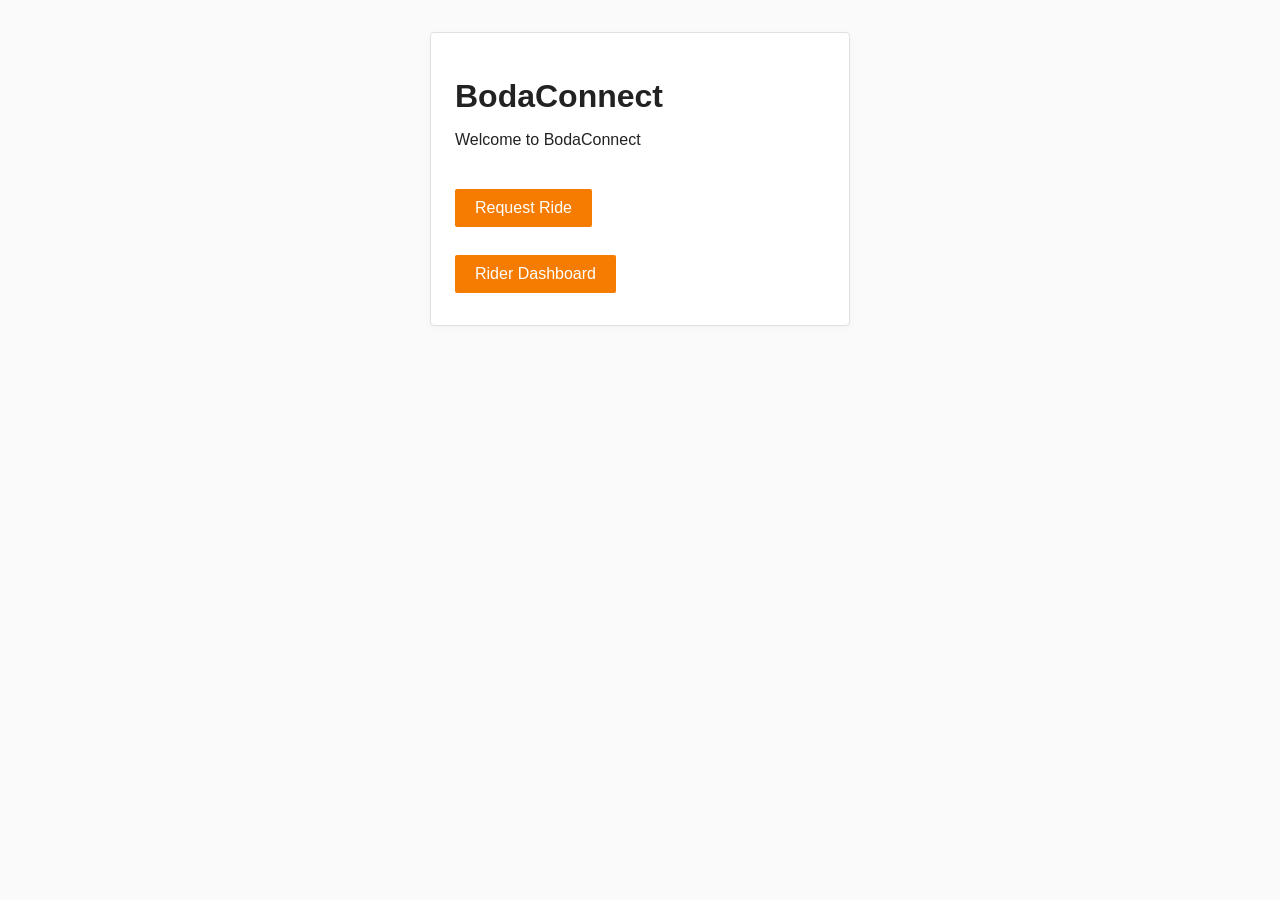
==== frontend/index.html @ ed8e13ee "Rename frontend/backend folders and update README structure" ====
<!DOCTYPE html>
<html lang="en">
<head>
  <meta charset="UTF-8">
  <meta name="viewport" content="width=device-width, initial-scale=1.0">
  <title>BodaConnect</title>
  <link rel="stylesheet" href="css/styles.css">
</head>
<body>
  <div class="container">
    <h1>BodaConnect</h1>
    <p>Welcome to BodaConnect</p>
    <div style="margin-top:32px; display:flex; flex-direction:column; gap:12px;">
      <a href="request.html"><button class="btn" type="button">Request Ride</button></a>
      <a href="dashboard.html"><button class="btn" type="button">Rider Dashboard</button></a>
    </div>
  </div>
</body>
</html>
---- frontend/css/styles.css ----
/*
  BodaConnect Stylesheet
  Minimal, functional, African-local inspired UI
*/

body {
  margin: 0;
  padding: 0;
  font-family: Arial, Helvetica, sans-serif;
  background: #fafafa;
  color: #222;
}

.container {
  max-width: 420px;
  margin: 32px auto;
  padding: 24px;
  background: #fff;
  border: 1px solid #e0e0e0;
  border-radius: 4px;
  box-sizing: border-box;
  box-shadow: 0 2px 8px rgba(0,0,0,0.03);
}

h1, h2, h3 {
  font-weight: 600;
  margin-bottom: 16px;
  color: #222;
}

button, .btn {
  display: inline-block;
  padding: 10px 20px;
  background: #f57c00;
  color: #fff;
  border: none;
  border-radius: 2px;
  font-size: 1rem;
  cursor: pointer;
  margin: 8px 0;
  transition: background 0.2s;
}
button:hover, .btn:hover {
  background: #e65100;
}

input, select, textarea {
  width: 100%;
  padding: 10px;
  margin: 8px 0 16px 0;
  border: 1px solid #bdbdbd;
  border-radius: 2px;
  font-size: 1rem;
  box-sizing: border-box;
  background: #fafafa;
}

label {
  font-size: 1rem;
  margin-bottom: 4px;
  display: block;
  color: #333;
}

@media (max-width: 600px) {
  .container {
    margin: 0;
    border-radius: 0;
    min-height: 100vh;
    box-shadow: none;
    padding: 16px;
  }
  h1 {
    font-size: 1.5rem;
  }
}

.status-message {
  margin: 16px 0;
  padding: 12px;
  border-radius: 2px;
  font-size: 1rem;
}
.status-success {
  background: #e8f5e9;
  color: #256029;
  border: 1px solid #a5d6a7;
}
.status-error {
  background: #ffebee;
  color: #b71c1c;
  border: 1px solid #ef9a9a;
}
.status-loading {
  background: #fffde7;
  color: #f57c00;
  border: 1px solid #ffe082;
}

.trips-list {
  list-style: none;
  padding: 0;
  margin: 0;
}
.trips-list li {
  padding: 10px 0;
  border-bottom: 1px solid #eee;
  font-size: 1rem;
  display: flex;
  justify-content: space-between;
}
.trips-list li:last-child {
  border-bottom: none;
}
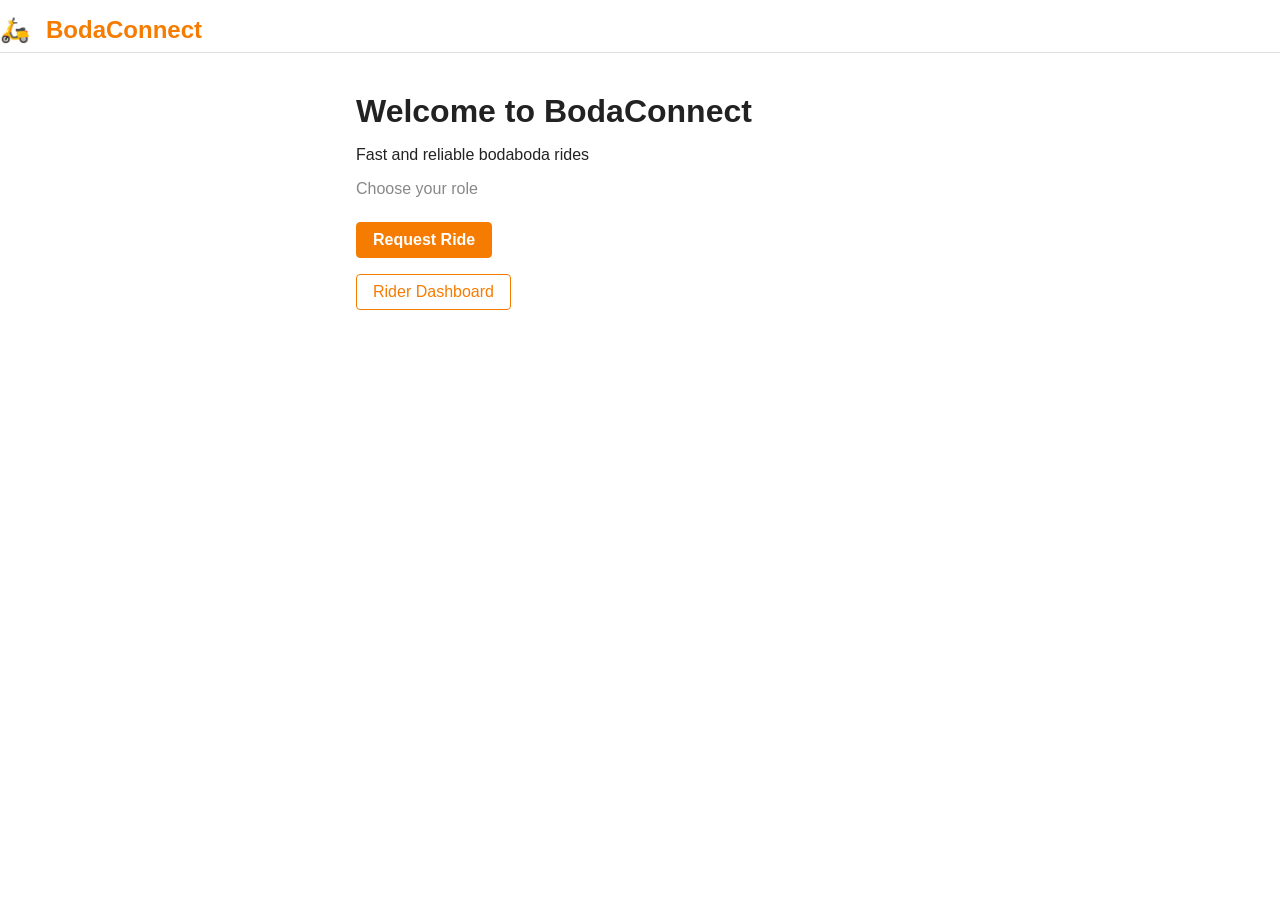
==== commit 8013fc85: "Cleanup: remove duplicate frontend folder, consolidate all files into 'frontend'" ====
--- a/frontend/index.html
+++ b/frontend/index.html
@@ -7,13 +7,18 @@
   <link rel="stylesheet" href="css/styles.css">
 </head>
 <body>
-  <div class="container">
-    <h1>BodaConnect</h1>
-    <p>Welcome to BodaConnect</p>
-    <div style="margin-top:32px; display:flex; flex-direction:column; gap:12px;">
-      <a href="request.html"><button class="btn" type="button">Request Ride</button></a>
-      <a href="dashboard.html"><button class="btn" type="button">Rider Dashboard</button></a>
+  <header class="header">
+    <span class="icon" aria-label="motorcycle">🛵</span>
+    <span class="logo">BodaConnect</span>
+  </header>
+  <main class="container">
+    <h1>Welcome to BodaConnect</h1>
+    <p>Fast and reliable bodaboda rides</p>
+    <p style="color:#888; margin-bottom:24px;">Choose your role</p>
+    <div class="button-group">
+      <a href="request.html"><button class="btn btn-primary" type="button">Request Ride</button></a>
+      <a href="dashboard.html"><button class="btn btn-secondary" type="button">Rider Dashboard</button></a>
     </div>
-  </div>
+  </main>
 </body>
 </html>
--- a/frontend/css/styles.css
+++ b/frontend/css/styles.css
@@ -1,84 +1,137 @@
-/*
-  BodaConnect Stylesheet
-  Minimal, functional, African-local inspired UI
-*/
+/* BodaConnect - Realistic, Clean, Product UI */
+:root {
+  --accent: #f57c00;
+  --accent-dark: #e65100;
+  --bg: #fff;
+  --text: #222;
+  --muted: #888;
+  --border: #e0e0e0;
+  --radius: 4px;
+  --space-1: 8px;
+  --space-2: 16px;
+  --space-3: 24px;
+  --max-width: 600px;
+}
 
 body {
   margin: 0;
   padding: 0;
   font-family: Arial, Helvetica, sans-serif;
-  background: #fafafa;
-  color: #222;
+  background: var(--bg);
+  color: var(--text);
+}
+
+.header {
+  width: 100%;
+  background: var(--bg);
+  border-bottom: 1px solid var(--border);
+  padding: var(--space-2) 0 var(--space-1) 0;
+  display: flex;
+  align-items: center;
+  gap: var(--space-1);
+  box-sizing: border-box;
+}
+.header .logo {
+  font-size: 1.5rem;
+  font-weight: bold;
+  color: var(--accent);
+  margin-right: var(--space-1);
+}
+.header .icon {
+  font-size: 1.5rem;
+  margin-right: var(--space-1);
 }
 
 .container {
-  max-width: 420px;
-  margin: 32px auto;
-  padding: 24px;
-  background: #fff;
-  border: 1px solid #e0e0e0;
-  border-radius: 4px;
+  max-width: var(--max-width);
+  margin: 0 auto;
+  padding: var(--space-3) var(--space-2);
   box-sizing: border-box;
-  box-shadow: 0 2px 8px rgba(0,0,0,0.03);
 }
 
 h1, h2, h3 {
   font-weight: 600;
-  margin-bottom: 16px;
-  color: #222;
+  margin-bottom: var(--space-2);
+  color: var(--text);
 }
 
-button, .btn {
-  display: inline-block;
-  padding: 10px 20px;
-  background: #f57c00;
-  color: #fff;
-  border: none;
-  border-radius: 2px;
-  font-size: 1rem;
-  cursor: pointer;
-  margin: 8px 0;
-  transition: background 0.2s;
-}
-button:hover, .btn:hover {
-  background: #e65100;
+h1 {
+  font-size: 2rem;
+  margin-top: var(--space-2);
 }
 
-input, select, textarea {
-  width: 100%;
-  padding: 10px;
-  margin: 8px 0 16px 0;
-  border: 1px solid #bdbdbd;
-  border-radius: 2px;
+h2 {
+  font-size: 1.25rem;
+  margin-top: var(--space-2);
+}
+
+p, label {
   font-size: 1rem;
-  box-sizing: border-box;
-  background: #fafafa;
+  color: var(--text);
 }
 
 label {
-  font-size: 1rem;
-  margin-bottom: 4px;
+  margin-bottom: var(--space-1);
   display: block;
-  color: #333;
 }
 
-@media (max-width: 600px) {
-  .container {
-    margin: 0;
-    border-radius: 0;
-    min-height: 100vh;
-    box-shadow: none;
-    padding: 16px;
-  }
-  h1 {
-    font-size: 1.5rem;
-  }
+input[type="text"] {
+  width: 100%;
+  padding: var(--space-1);
+  margin-bottom: var(--space-2);
+  border: 1px solid var(--border);
+  border-radius: var(--radius);
+  font-size: 1rem;
+  background: #fafafa;
+  box-sizing: border-box;
+}
+
+.button-group {
+  display: flex;
+  flex-direction: column;
+  gap: var(--space-2);
+  margin-top: var(--space-3);
+}
+
+.btn {
+  padding: var(--space-1) var(--space-2);
+  font-size: 1rem;
+  border-radius: var(--radius);
+  border: none;
+  cursor: pointer;
+  margin-bottom: 0;
+  transition: background 0.2s, color 0.2s, border 0.2s;
+}
+.btn-primary {
+  background: var(--accent);
+  color: #fff;
+  border: 1px solid var(--accent);
+  font-weight: 600;
+}
+.btn-primary:hover:enabled {
+  background: var(--accent-dark);
+  border-color: var(--accent-dark);
+}
+.btn-primary:disabled {
+  background: #ffd8b0;
+  color: #fff;
+  border-color: #ffd8b0;
+  cursor: not-allowed;
+}
+.btn-secondary {
+  background: #fff;
+  color: var(--accent);
+  border: 1px solid var(--accent);
+  font-weight: 500;
+}
+.btn-secondary:hover:enabled {
+  background: #fff3e0;
 }
 
 .status-message {
-  margin: 16px 0;
-  padding: 12px;
-  border-radius: 2px;
+  margin: var(--space-2) 0;
+  padding: var(--space-1) var(--space-2);
+  border-radius: var(--radius);
   font-size: 1rem;
 }
 .status-success {
@@ -93,7 +146,7 @@
 }
 .status-loading {
   background: #fffde7;
-  color: #f57c00;
+  color: var(--accent);
   border: 1px solid #ffe082;
 }
 
@@ -103,12 +156,22 @@
   margin: 0;
 }
 .trips-list li {
-  padding: 10px 0;
-  border-bottom: 1px solid #eee;
-  font-size: 1rem;
+  padding: var(--space-1) 0;
+  border-bottom: 1px solid var(--border);
   display: flex;
   justify-content: space-between;
+  align-items: center;
+  font-size: 1rem;
 }
 .trips-list li:last-child {
   border-bottom: none;
 }
+
+@media (max-width: 700px) {
+  .container {
+    padding: var(--space-2) var(--space-1);
+  }
+  h1 {
+    font-size: 1.25rem;
+  }
+}
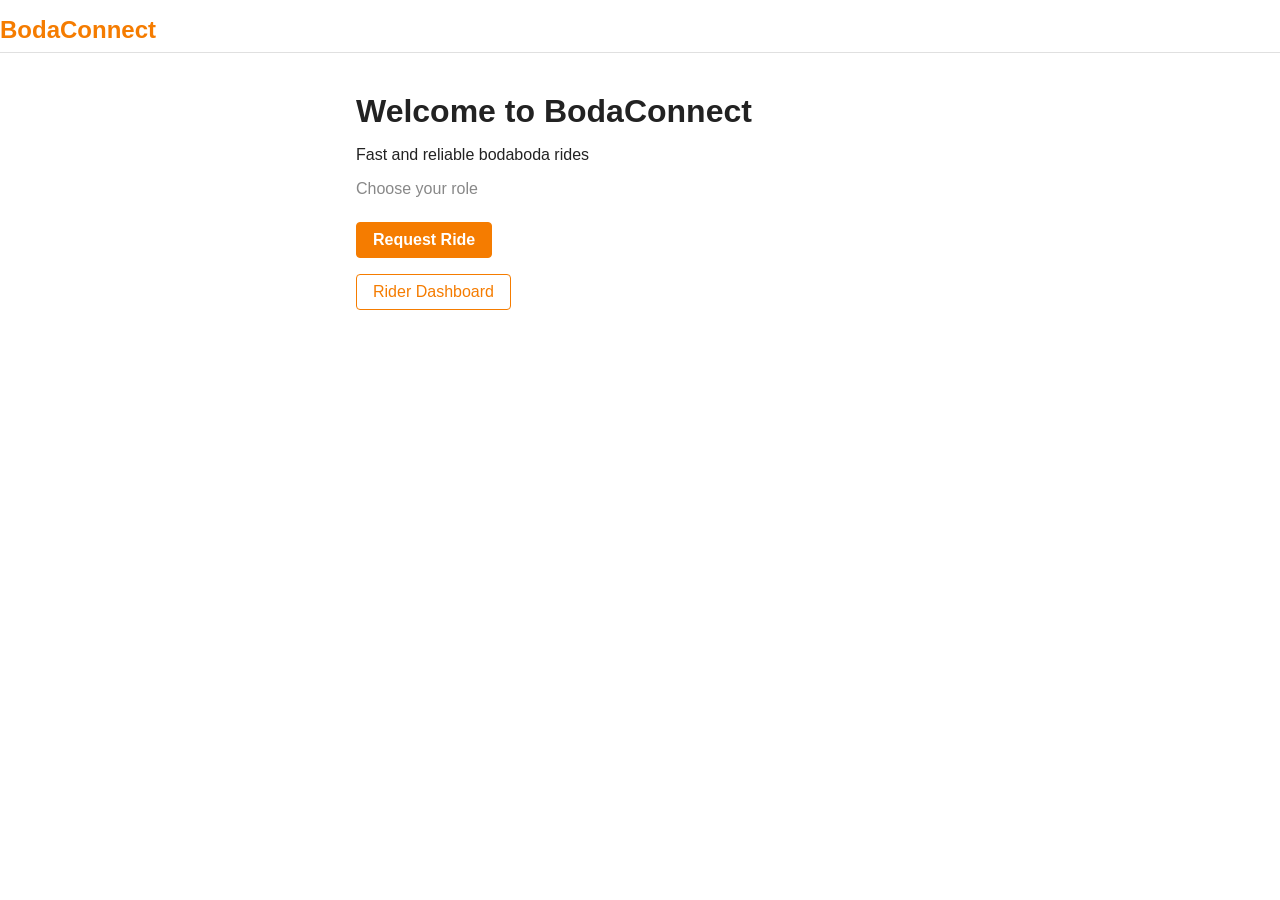
==== commit 93087fb8: "presentation went well." ====
--- a/frontend/index.html
+++ b/frontend/index.html
@@ -8,7 +8,6 @@
 </head>
 <body>
   <header class="header">
-    <span class="icon" aria-label="motorcycle">🛵</span>
     <span class="logo">BodaConnect</span>
   </header>
   <main class="container">
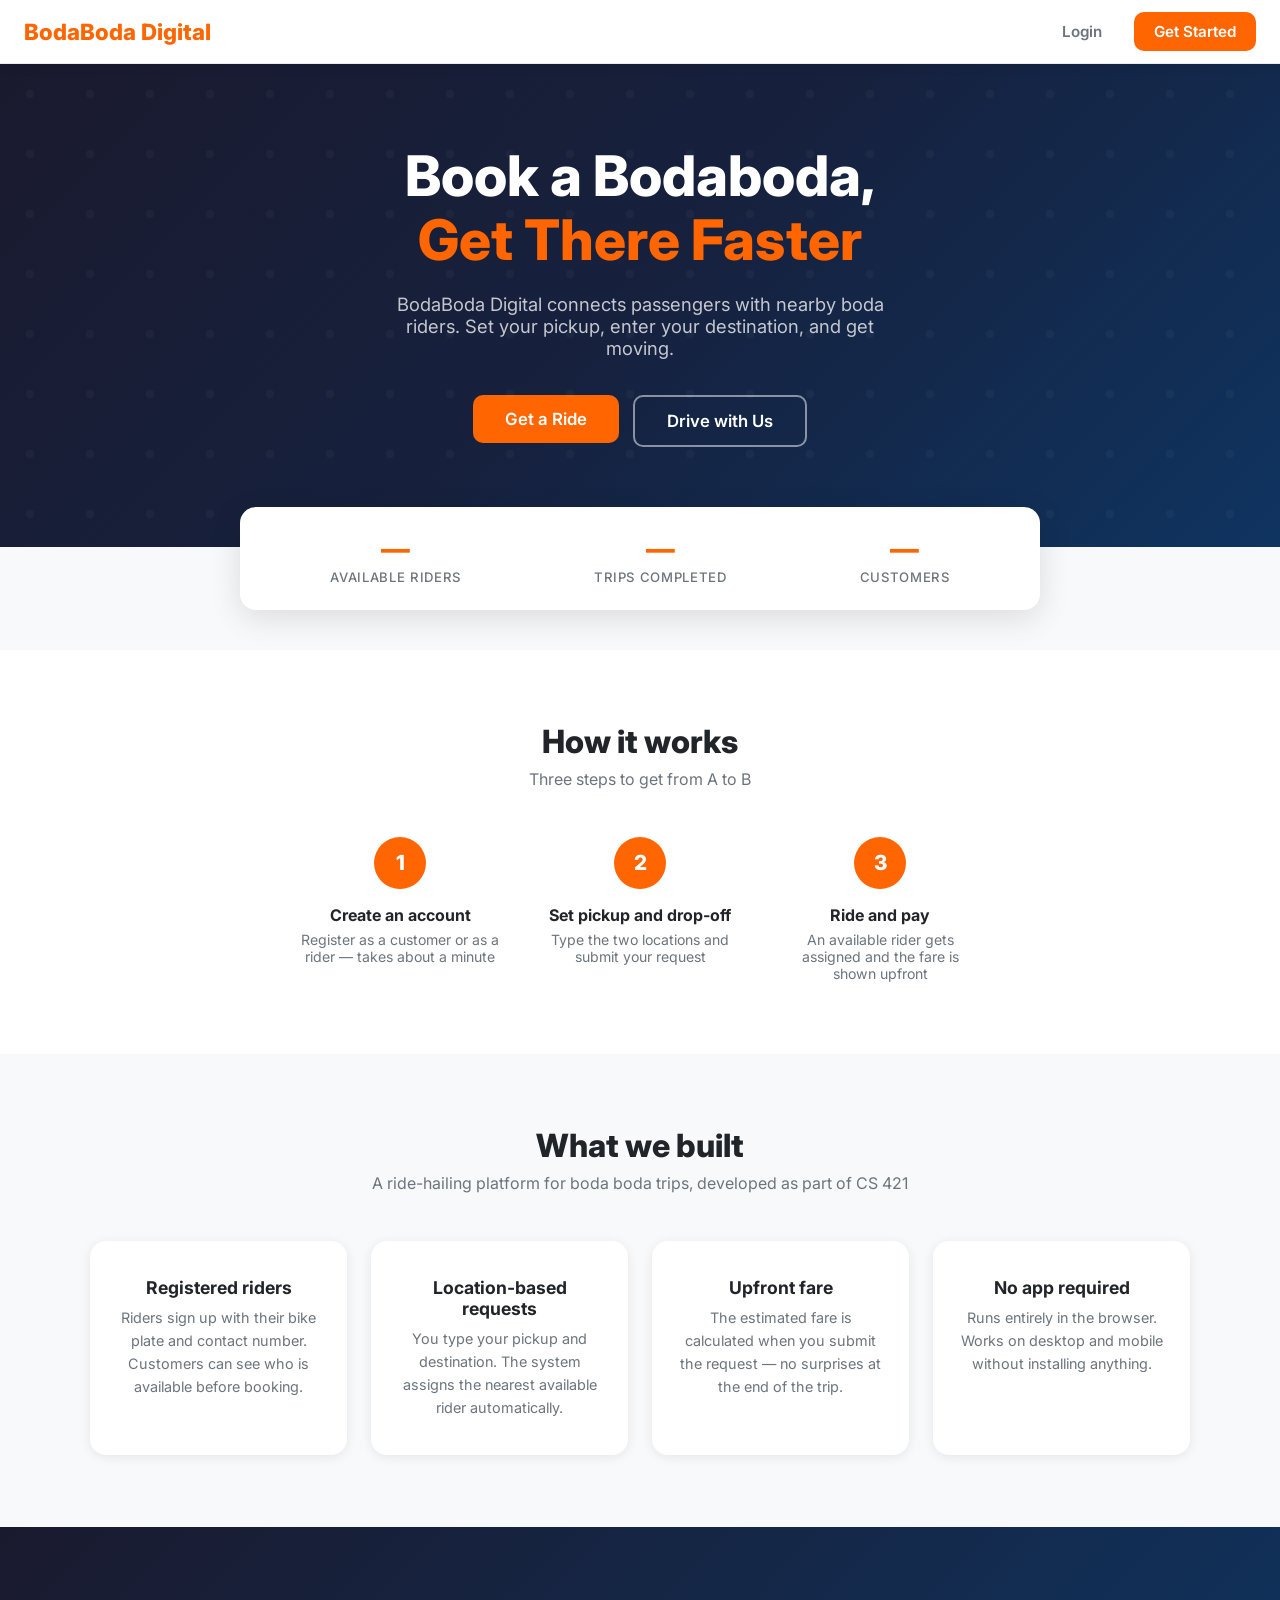
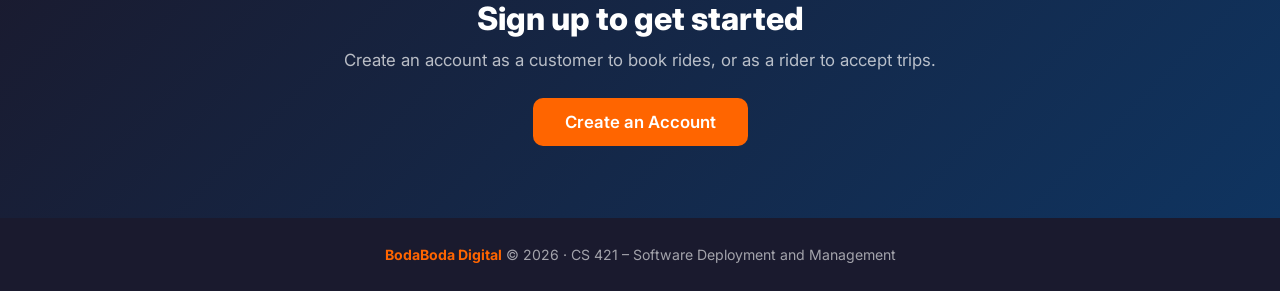
==== commit 970fd4b6: "Overhaul: SQLite DB, multi-container compose, frontend redesign, user metrics - Replace Supabase/Pos" ====
--- a/frontend/index.html
+++ b/frontend/index.html
@@ -3,21 +3,125 @@
 <head>
   <meta charset="UTF-8">
   <meta name="viewport" content="width=device-width, initial-scale=1.0">
-  <title>BodaConnect</title>
+  <title>BodaBoda Digital – Fast Rides, On Demand</title>
   <link rel="stylesheet" href="css/styles.css">
 </head>
 <body>
-  <header class="header">
-    <span class="logo">BodaConnect</span>
-  </header>
-  <main class="container">
-    <h1>Welcome to BodaConnect</h1>
-    <p>Fast and reliable bodaboda rides</p>
-    <p style="color:#888; margin-bottom:24px;">Choose your role</p>
-    <div class="button-group">
-      <a href="request.html"><button class="btn btn-primary" type="button">Request Ride</button></a>
-      <a href="dashboard.html"><button class="btn btn-secondary" type="button">Rider Dashboard</button></a>
+
+  <nav class="navbar">
+    <a href="/" class="navbar-brand">
+      BodaBoda Digital
+    </a>
+    <div class="navbar-links" id="nav-links">
+      <a href="login.html"><button class="btn btn-ghost">Login</button></a>
+      <a href="register.html"><button class="btn btn-primary">Get Started</button></a>
     </div>
-  </main>
+  </nav>
+
+  <section class="hero">
+    <h1>Book a Bodaboda,<br><span>Get There Faster</span></h1>
+    <p>BodaBoda Digital connects passengers with nearby boda riders. Set your pickup, enter your destination, and get moving.</p>
+    <div class="hero-cta">
+      <a href="register.html"><button class="btn btn-primary btn-lg">Get a Ride</button></a>
+      <a href="register.html?role=rider"><button class="btn btn-outline btn-lg" style="border-color:rgba(255,255,255,.5);color:#fff;">Drive with Us</button></a>
+    </div>
+  </section>
+
+  <div style="padding: 0 24px;">
+    <div class="stats-bar">
+      <div class="stat-item">
+        <span class="num" id="stat-riders">—</span>
+        <span class="label">Available Riders</span>
+      </div>
+      <div class="stat-item">
+        <span class="num" id="stat-trips">—</span>
+        <span class="label">Trips Completed</span>
+      </div>
+      <div class="stat-item">
+        <span class="num" id="stat-customers">—</span>
+        <span class="label">Customers</span>
+      </div>
+    </div>
+  </div>
+
+  <section class="section" style="background:#fff; margin-top:40px;">
+    <h2 class="section-title">How it works</h2>
+    <p class="section-sub">Three steps to get from A to B</p>
+    <div class="steps">
+      <div class="step">
+        <div class="step-num">1</div>
+        <h3>Create an account</h3>
+        <p>Register as a customer or as a rider — takes about a minute</p>
+      </div>
+      <div class="step">
+        <div class="step-num">2</div>
+        <h3>Set pickup and drop-off</h3>
+        <p>Type the two locations and submit your request</p>
+      </div>
+      <div class="step">
+        <div class="step-num">3</div>
+        <h3>Ride and pay</h3>
+        <p>An available rider gets assigned and the fare is shown upfront</p>
+      </div>
+    </div>
+  </section>
+
+  <section class="section">
+    <h2 class="section-title">What we built</h2>
+    <p class="section-sub">A ride-hailing platform for boda boda trips, developed as part of CS 421</p>
+    <div class="card-grid">
+      <div class="feature-card">
+        <h3>Registered riders</h3>
+        <p>Riders sign up with their bike plate and contact number. Customers can see who is available before booking.</p>
+      </div>
+      <div class="feature-card">
+        <h3>Location-based requests</h3>
+        <p>You type your pickup and destination. The system assigns the nearest available rider automatically.</p>
+      </div>
+      <div class="feature-card">
+        <h3>Upfront fare</h3>
+        <p>The estimated fare is calculated when you submit the request — no surprises at the end of the trip.</p>
+      </div>
+      <div class="feature-card">
+        <h3>No app required</h3>
+        <p>Runs entirely in the browser. Works on desktop and mobile without installing anything.</p>
+      </div>
+    </div>
+  </section>
+
+  <section class="section" style="background: linear-gradient(135deg, var(--dark), #0F3460); color:#fff; text-align:center;">
+    <h2 style="font-size:2rem; font-weight:800; margin-bottom:12px;">Sign up to get started</h2>
+    <p style="color:rgba(255,255,255,.7); margin-bottom:28px; font-size:1.05rem;">Create an account as a customer to book rides, or as a rider to accept trips.</p>
+    <a href="register.html"><button class="btn btn-primary btn-lg">Create an Account</button></a>
+  </section>
+
+  <footer>
+    <strong>BodaBoda Digital</strong> &copy; 2026 &middot; CS 421 – Software Deployment and Management
+  </footer>
+
+  <script src="js/app.js"></script>
+  <script>
+    // Load live stats
+    fetch('/api/stats')
+      .then(r => r.json())
+      .then(d => {
+        document.getElementById('stat-riders').textContent    = d.riders    ?? '—';
+        document.getElementById('stat-trips').textContent     = d.trips     ?? '—';
+        document.getElementById('stat-customers').textContent = d.customers ?? '—';
+      })
+      .catch(() => {});
+
+    // If already logged in, update nav
+    const user = getStoredUser();
+    if (user) {
+      const nav = document.getElementById('nav-links');
+      const dash = user.role === 'rider' ? 'rider-dashboard.html' : 'dashboard.html';
+      nav.innerHTML = `
+        <span style="font-size:.9rem;color:var(--text-muted);">Hi, <strong>${user.name.split(' ')[0]}</strong></span>
+        <a href="${dash}"><button class="btn btn-ghost">My Dashboard</button></a>
+        <button class="btn btn-outline btn-sm" onclick="logout()">Logout</button>
+      `;
+    }
+  </script>
 </body>
 </html>
--- a/frontend/css/styles.css
+++ b/frontend/css/styles.css
@@ -1,177 +1,515 @@
-/* BodaConnect - Realistic, Clean, Product UI */
+@import url('https://fonts.googleapis.com/css2?family=Inter:wght@400;500;600;700;800&display=swap');
+
 :root {
-  --accent: #f57c00;
-  --accent-dark: #e65100;
-  --bg: #fff;
-  --text: #222;
-  --muted: #888;
-  --border: #e0e0e0;
-  --radius: 4px;
-  --space-1: 8px;
-  --space-2: 16px;
-  --space-3: 24px;
-  --max-width: 600px;
-}
+  --orange:       #FF6500;
+  --orange-dark:  #D94F00;
+  --orange-light: #FFF0E6;
+  --dark:         #1A1A2E;
+  --dark-2:       #16213E;
+  --gray-1:       #F8F9FA;
+  --gray-2:       #E9ECEF;
+  --gray-3:       #ADB5BD;
+  --text:         #212529;
+  --text-muted:   #6C757D;
+  --success:      #2ECC71;
+  --danger:       #E74C3C;
+  --warning:      #F39C12;
+  --white:        #FFFFFF;
+  --radius:       10px;
+  --radius-lg:    16px;
+  --shadow:       0 2px 12px rgba(0,0,0,.08);
+  --shadow-lg:    0 8px 32px rgba(0,0,0,.12);
+  --transition:   all .2s ease;
+}
+
+*, *::before, *::after { box-sizing: border-box; margin: 0; padding: 0; }
 
 body {
-  margin: 0;
-  padding: 0;
-  font-family: Arial, Helvetica, sans-serif;
-  background: var(--bg);
+  font-family: 'Inter', Arial, sans-serif;
+  background: var(--gray-1);
   color: var(--text);
-}
-
-.header {
-  width: 100%;
-  background: var(--bg);
-  border-bottom: 1px solid var(--border);
-  padding: var(--space-2) 0 var(--space-1) 0;
+  min-height: 100vh;
+}
+
+a { text-decoration: none; color: inherit; }
+
+/* ── Navbar ─────────────────────────────────────── */
+.navbar {
+  background: var(--white);
+  border-bottom: 1px solid var(--gray-2);
+  padding: 0 24px;
+  height: 64px;
   display: flex;
   align-items: center;
-  gap: var(--space-1);
-  box-sizing: border-box;
-}
-.header .logo {
-  font-size: 1.5rem;
-  font-weight: bold;
-  color: var(--accent);
-  margin-right: var(--space-1);
-}
-.header .icon {
-  font-size: 1.5rem;
-  margin-right: var(--space-1);
-}
-
-.container {
-  max-width: var(--max-width);
-  margin: 0 auto;
-  padding: var(--space-3) var(--space-2);
-  box-sizing: border-box;
-}
-
-h1, h2, h3 {
+  justify-content: space-between;
+  position: sticky;
+  top: 0;
+  z-index: 100;
+  box-shadow: var(--shadow);
+}
+.navbar-brand {
+  display: flex;
+  align-items: center;
+  gap: 10px;
+  font-size: 1.4rem;
+  font-weight: 800;
+  color: var(--orange);
+}
+.navbar-brand .icon { font-size: 1.6rem; }
+.navbar-links { display: flex; align-items: center; gap: 12px; }
+
+/* ── Buttons ─────────────────────────────────────── */
+.btn {
+  display: inline-flex;
+  align-items: center;
+  justify-content: center;
+  gap: 6px;
+  padding: 10px 20px;
+  font-size: .95rem;
   font-weight: 600;
-  margin-bottom: var(--space-2);
-  color: var(--text);
-}
-
-h1 {
-  font-size: 2rem;
-  margin-top: var(--space-2);
-}
-
-h2 {
-  font-size: 1.25rem;
-  margin-top: var(--space-2);
-}
-
-p, label {
-  font-size: 1rem;
-  color: var(--text);
-}
-
-label {
-  margin-bottom: var(--space-1);
-  display: block;
-}
-
-input[type="text"] {
-  width: 100%;
-  padding: var(--space-1);
-  margin-bottom: var(--space-2);
-  border: 1px solid var(--border);
-  border-radius: var(--radius);
-  font-size: 1rem;
-  background: #fafafa;
-  box-sizing: border-box;
-}
-
-.button-group {
-  display: flex;
-  flex-direction: column;
-  gap: var(--space-2);
-  margin-top: var(--space-3);
-}
-
-.btn {
-  padding: var(--space-1) var(--space-2);
-  font-size: 1rem;
   border-radius: var(--radius);
   border: none;
   cursor: pointer;
-  margin-bottom: 0;
-  transition: background 0.2s, color 0.2s, border 0.2s;
+  transition: var(--transition);
+  font-family: 'Inter', Arial, sans-serif;
 }
 .btn-primary {
-  background: var(--accent);
-  color: #fff;
-  border: 1px solid var(--accent);
+  background: var(--orange);
+  color: var(--white);
+}
+.btn-primary:hover { background: var(--orange-dark); }
+.btn-outline {
+  background: transparent;
+  color: var(--orange);
+  border: 2px solid var(--orange);
+}
+.btn-outline:hover { background: var(--orange-light); }
+.btn-ghost {
+  background: transparent;
+  color: var(--text-muted);
+}
+.btn-ghost:hover { background: var(--gray-2); color: var(--text); }
+.btn-success { background: var(--success); color: var(--white); }
+.btn-success:hover { background: #27AE60; }
+.btn-danger  { background: var(--danger);  color: var(--white); }
+.btn-danger:hover  { background: #C0392B; }
+.btn-sm { padding: 6px 14px; font-size: .85rem; }
+.btn-lg { padding: 14px 32px; font-size: 1.05rem; }
+.btn-block { width: 100%; }
+.btn:disabled { opacity: .5; cursor: not-allowed; }
+
+/* ── Hero ────────────────────────────────────────── */
+.hero {
+  background: linear-gradient(135deg, var(--dark) 0%, var(--dark-2) 50%, #0F3460 100%);
+  color: var(--white);
+  padding: 80px 24px 100px;
+  text-align: center;
+  position: relative;
+  overflow: hidden;
+}
+.hero::before {
+  content: '';
+  position: absolute;
+  inset: 0;
+  background: url("data:image/svg+xml,%3Csvg width='60' height='60' viewBox='0 0 60 60' xmlns='http://www.w3.org/2000/svg'%3E%3Cg fill='none' fill-rule='evenodd'%3E%3Cg fill='%23ffffff' fill-opacity='0.03'%3E%3Ccircle cx='30' cy='30' r='4'/%3E%3C/g%3E%3C/g%3E%3C/svg%3E");
+  pointer-events: none;
+}
+.hero-badge {
+  display: inline-block;
+  background: rgba(255,101,0,.2);
+  border: 1px solid rgba(255,101,0,.4);
+  color: #FFB380;
+  padding: 6px 16px;
+  border-radius: 20px;
+  font-size: .85rem;
   font-weight: 600;
-}
-.btn-primary:hover:enabled {
-  background: var(--accent-dark);
-  border-color: var(--accent-dark);
-}
-.btn-primary:disabled {
-  background: #ffd8b0;
-  color: #fff;
-  border-color: #ffd8b0;
-  cursor: not-allowed;
-}
-.btn-secondary {
-  background: #fff;
-  color: var(--accent);
-  border: 1px solid var(--accent);
+  margin-bottom: 24px;
+}
+.hero h1 {
+  font-size: clamp(2rem, 5vw, 3.5rem);
+  font-weight: 800;
+  line-height: 1.15;
+  margin-bottom: 20px;
+}
+.hero h1 span { color: var(--orange); }
+.hero p {
+  font-size: 1.15rem;
+  color: rgba(255,255,255,.75);
+  max-width: 520px;
+  margin: 0 auto 36px;
+}
+.hero-cta { display: flex; gap: 14px; justify-content: center; flex-wrap: wrap; }
+
+/* ── Stats bar ───────────────────────────────────── */
+.stats-bar {
+  background: var(--white);
+  box-shadow: var(--shadow-lg);
+  border-radius: var(--radius-lg);
+  display: flex;
+  justify-content: space-around;
+  flex-wrap: wrap;
+  gap: 16px;
+  padding: 24px 32px;
+  max-width: 800px;
+  margin: -40px auto 0;
+  position: relative;
+  z-index: 10;
+}
+.stat-item { text-align: center; }
+.stat-item .num {
+  font-size: 1.8rem;
+  font-weight: 800;
+  color: var(--orange);
+  display: block;
+}
+.stat-item .label {
+  font-size: .82rem;
+  color: var(--text-muted);
   font-weight: 500;
-}
-.btn-secondary:hover:enabled {
-  background: #fff3e0;
-}
-
-.status-message {
-  margin: var(--space-2) 0;
-  padding: var(--space-1) var(--space-2);
+  text-transform: uppercase;
+  letter-spacing: .05em;
+}
+
+/* ── Section ─────────────────────────────────────── */
+.section { padding: 72px 24px; }
+.section-title {
+  text-align: center;
+  font-size: 2rem;
+  font-weight: 800;
+  margin-bottom: 8px;
+}
+.section-sub {
+  text-align: center;
+  color: var(--text-muted);
+  margin-bottom: 48px;
+  font-size: 1rem;
+}
+
+/* ── Cards ───────────────────────────────────────── */
+.card {
+  background: var(--white);
+  border-radius: var(--radius-lg);
+  box-shadow: var(--shadow);
+  padding: 28px;
+}
+.card-grid {
+  display: grid;
+  grid-template-columns: repeat(auto-fit, minmax(240px, 1fr));
+  gap: 24px;
+  max-width: 1100px;
+  margin: 0 auto;
+}
+.feature-card {
+  text-align: center;
+  padding: 36px 24px;
+  border-radius: var(--radius-lg);
+  background: var(--white);
+  box-shadow: var(--shadow);
+  transition: var(--transition);
+}
+.feature-card:hover { transform: translateY(-4px); box-shadow: var(--shadow-lg); }
+.feature-card h3 { font-size: 1.1rem; font-weight: 700; margin-bottom: 8px; }
+.feature-card p  { color: var(--text-muted); font-size: .9rem; line-height: 1.6; }
+
+/* ── Steps ───────────────────────────────────────── */
+.steps { display: flex; justify-content: center; gap: 40px; flex-wrap: wrap; }
+.step { text-align: center; max-width: 200px; }
+.step-num {
+  width: 52px; height: 52px;
+  background: var(--orange);
+  color: var(--white);
+  border-radius: 50%;
+  display: flex; align-items: center; justify-content: center;
+  font-size: 1.3rem;
+  font-weight: 800;
+  margin: 0 auto 16px;
+}
+.step h3 { font-size: 1rem; font-weight: 700; margin-bottom: 6px; }
+.step p  { color: var(--text-muted); font-size: .88rem; }
+
+/* ── Auth pages ──────────────────────────────────── */
+.auth-page {
+  min-height: 100vh;
+  display: flex;
+  align-items: center;
+  justify-content: center;
+  background: linear-gradient(135deg, var(--dark) 0%, #0F3460 100%);
+  padding: 24px;
+}
+.auth-card {
+  background: var(--white);
+  border-radius: var(--radius-lg);
+  padding: 40px;
+  width: 100%;
+  max-width: 440px;
+  box-shadow: var(--shadow-lg);
+}
+.auth-card .logo {
+  text-align: center;
+  font-size: 1.8rem;
+  font-weight: 800;
+  color: var(--orange);
+  margin-bottom: 8px;
+}
+.auth-card .logo-sub {
+  text-align: center;
+  color: var(--text-muted);
+  margin-bottom: 28px;
+  font-size: .9rem;
+}
+.auth-card h2 { font-size: 1.4rem; font-weight: 700; margin-bottom: 24px; }
+.auth-footer {
+  text-align: center;
+  margin-top: 20px;
+  color: var(--text-muted);
+  font-size: .9rem;
+}
+.auth-footer a { color: var(--orange); font-weight: 600; }
+
+/* Role selector */
+.role-selector {
+  display: grid;
+  grid-template-columns: 1fr 1fr;
+  gap: 12px;
+  margin-bottom: 20px;
+}
+.role-option {
+  border: 2px solid var(--gray-2);
   border-radius: var(--radius);
+  padding: 14px 10px;
+  text-align: center;
+  cursor: pointer;
+  transition: var(--transition);
+}
+.role-option:hover { border-color: var(--orange); }
+.role-option.active { border-color: var(--orange); background: var(--orange-light); }
+.role-option span { font-size: .9rem; font-weight: 600; }
+
+/* ── Form ────────────────────────────────────────── */
+.form-group { margin-bottom: 16px; }
+.form-label { display: block; font-size: .88rem; font-weight: 600; margin-bottom: 6px; color: var(--text); }
+.form-input {
+  width: 100%;
+  padding: 11px 14px;
+  border: 1.5px solid var(--gray-2);
+  border-radius: var(--radius);
+  font-size: .95rem;
+  font-family: 'Inter', Arial, sans-serif;
+  background: var(--white);
+  color: var(--text);
+  transition: var(--transition);
+}
+.form-input:focus { outline: none; border-color: var(--orange); box-shadow: 0 0 0 3px rgba(255,101,0,.12); }
+.form-input::placeholder { color: var(--gray-3); }
+.form-select {
+  appearance: none;
+  background-image: url("data:image/svg+xml,%3Csvg xmlns='http://www.w3.org/2000/svg' width='16' height='16' fill='%23ADB5BD' viewBox='0 0 16 16'%3E%3Cpath d='M7.247 11.14 2.451 5.658C1.885 5.013 2.345 4 3.204 4h9.592a1 1 0 0 1 .753 1.659l-4.796 5.48a1 1 0 0 1-1.506 0z'/%3E%3C/svg%3E");
+  background-repeat: no-repeat;
+  background-position: right 12px center;
+  padding-right: 36px;
+}
+
+/* ── Alert ───────────────────────────────────────── */
+.alert {
+  padding: 12px 16px;
+  border-radius: var(--radius);
+  font-size: .9rem;
+  margin-bottom: 16px;
+}
+.alert-success { background: #D4EDDA; color: #155724; border: 1px solid #C3E6CB; }
+.alert-error   { background: #F8D7DA; color: #721C24; border: 1px solid #F5C6CB; }
+.alert-info    { background: #D1ECF1; color: #0C5460; border: 1px solid #BEE5EB; }
+.alert-warning { background: #FFF3CD; color: #856404; border: 1px solid #FFEEBA; }
+
+/* ── Dashboard pages ─────────────────────────────── */
+.page-wrapper { max-width: 1100px; margin: 0 auto; padding: 32px 24px; }
+.page-header { margin-bottom: 28px; }
+.page-header h1 { font-size: 1.8rem; font-weight: 800; }
+.page-header p  { color: var(--text-muted); margin-top: 4px; }
+
+.stats-grid {
+  display: grid;
+  grid-template-columns: repeat(auto-fit, minmax(160px, 1fr));
+  gap: 16px;
+  margin-bottom: 28px;
+}
+.stat-card {
+  background: var(--white);
+  border-radius: var(--radius-lg);
+  padding: 20px;
+  box-shadow: var(--shadow);
+}
+.stat-card .stat-label {
+  font-size: .8rem;
+  font-weight: 600;
+  color: var(--text-muted);
+  text-transform: uppercase;
+  letter-spacing: .06em;
+  margin-bottom: 8px;
+}
+.stat-card .stat-value {
+  font-size: 2rem;
+  font-weight: 800;
+  color: var(--text);
+}
+
+/* ── Table ───────────────────────────────────────── */
+.table-wrap {
+  background: var(--white);
+  border-radius: var(--radius-lg);
+  box-shadow: var(--shadow);
+  overflow: hidden;
+}
+.table-wrap h3 {
+  padding: 20px 24px 0;
   font-size: 1rem;
-}
-.status-success {
-  background: #e8f5e9;
-  color: #256029;
-  border: 1px solid #a5d6a7;
-}
-.status-error {
-  background: #ffebee;
-  color: #b71c1c;
-  border: 1px solid #ef9a9a;
-}
-.status-loading {
-  background: #fffde7;
-  color: var(--accent);
-  border: 1px solid #ffe082;
-}
-
-.trips-list {
-  list-style: none;
-  padding: 0;
-  margin: 0;
-}
-.trips-list li {
-  padding: var(--space-1) 0;
-  border-bottom: 1px solid var(--border);
+  font-weight: 700;
+}
+table {
+  width: 100%;
+  border-collapse: collapse;
+  font-size: .9rem;
+}
+thead th {
+  background: var(--gray-1);
+  padding: 12px 20px;
+  text-align: left;
+  font-size: .78rem;
+  font-weight: 700;
+  text-transform: uppercase;
+  letter-spacing: .06em;
+  color: var(--text-muted);
+  border-bottom: 1px solid var(--gray-2);
+}
+tbody td {
+  padding: 14px 20px;
+  border-bottom: 1px solid var(--gray-2);
+  vertical-align: middle;
+}
+tbody tr:last-child td { border-bottom: none; }
+tbody tr:hover { background: var(--gray-1); }
+
+/* ── Badge ───────────────────────────────────────── */
+.badge {
+  display: inline-block;
+  padding: 3px 10px;
+  border-radius: 20px;
+  font-size: .76rem;
+  font-weight: 700;
+  text-transform: uppercase;
+  letter-spacing: .04em;
+}
+.badge-success   { background: #D4EDDA; color: #155724; }
+.badge-warning   { background: #FFF3CD; color: #856404; }
+.badge-danger    { background: #F8D7DA; color: #721C24; }
+.badge-info      { background: #D1ECF1; color: #0C5460; }
+.badge-secondary { background: var(--gray-2); color: var(--text-muted); }
+.badge-orange    { background: var(--orange-light); color: var(--orange-dark); }
+
+/* ── Rider status toggle ─────────────────────────── */
+.status-toggle {
   display: flex;
-  justify-content: space-between;
-  align-items: center;
-  font-size: 1rem;
-}
-.trips-list li:last-child {
-  border-bottom: none;
-}
-
-@media (max-width: 700px) {
-  .container {
-    padding: var(--space-2) var(--space-1);
-  }
-  h1 {
-    font-size: 1.25rem;
-  }
-}
+  gap: 10px;
+  flex-wrap: wrap;
+  margin-bottom: 16px;
+}
+.status-btn {
+  padding: 8px 18px;
+  border-radius: 20px;
+  border: 2px solid var(--gray-2);
+  background: var(--white);
+  font-size: .85rem;
+  font-weight: 600;
+  cursor: pointer;
+  transition: var(--transition);
+  font-family: 'Inter', Arial, sans-serif;
+}
+.status-btn[data-status="available"].active { background: #D4EDDA; border-color: var(--success); color: #155724; }
+.status-btn[data-status="busy"].active      { background: #FFF3CD; border-color: var(--warning); color: #856404; }
+.status-btn[data-status="offline"].active   { background: var(--gray-2); border-color: var(--gray-3); color: var(--text-muted); }
+
+/* ── Rider card ──────────────────────────────────── */
+.riders-grid {
+  display: grid;
+  grid-template-columns: repeat(auto-fill, minmax(220px, 1fr));
+  gap: 16px;
+  margin-top: 16px;
+}
+.rider-card {
+  background: var(--white);
+  border-radius: var(--radius-lg);
+  padding: 20px;
+  box-shadow: var(--shadow);
+  text-align: center;
+}
+.rider-avatar {
+  width: 48px; height: 48px;
+  background: var(--orange-light);
+  border-radius: 50%;
+  display: flex; align-items: center; justify-content: center;
+  font-size: 1.2rem;
+  font-weight: 700;
+  color: var(--orange-dark);
+  margin: 0 auto 12px;
+}
+.rider-card h4 { font-size: .95rem; font-weight: 700; margin-bottom: 4px; }
+.rider-card p  { font-size: .8rem; color: var(--text-muted); margin-bottom: 6px; }
+
+/* ── Request form page ───────────────────────────── */
+.request-layout {
+  display: grid;
+  grid-template-columns: 1fr 1fr;
+  gap: 28px;
+  align-items: start;
+}
+@media (max-width: 768px) {
+  .request-layout { grid-template-columns: 1fr; }
+}
+
+/* ── Footer ──────────────────────────────────────── */
+footer {
+  background: var(--dark);
+  color: rgba(255,255,255,.6);
+  text-align: center;
+  padding: 28px 24px;
+  font-size: .88rem;
+}
+footer strong { color: var(--orange); }
+
+/* ── Utility ─────────────────────────────────────── */
+.text-orange  { color: var(--orange); }
+.text-muted   { color: var(--text-muted); }
+.text-success { color: var(--success); }
+.text-danger  { color: var(--danger); }
+.text-center  { text-align: center; }
+.mt-1 { margin-top: 8px;  }
+.mt-2 { margin-top: 16px; }
+.mt-3 { margin-top: 24px; }
+.mb-1 { margin-bottom: 8px;  }
+.mb-2 { margin-bottom: 16px; }
+.mb-3 { margin-bottom: 24px; }
+.d-flex { display: flex; }
+.align-center { align-items: center; }
+.gap-2 { gap: 8px; }
+.fw-bold { font-weight: 700; }
+.fs-sm  { font-size: .85rem; }
+
+.spinner {
+  width: 20px; height: 20px;
+  border: 2px solid rgba(255,255,255,.3);
+  border-top-color: var(--white);
+  border-radius: 50%;
+  animation: spin .7s linear infinite;
+  display: inline-block;
+}
+@keyframes spin { to { transform: rotate(360deg); } }
+
+@media (max-width: 600px) {
+  .hero { padding: 56px 16px 80px; }
+  .auth-card { padding: 28px 20px; }
+  .stats-bar { padding: 20px 16px; }
+  .stats-grid { grid-template-columns: 1fr 1fr; }
+  thead { display: none; }
+  tbody td { display: block; padding: 8px 16px; }
+  tbody td::before { content: attr(data-label); font-weight: 700; display: block; font-size: .75rem; color: var(--text-muted); }
+}
